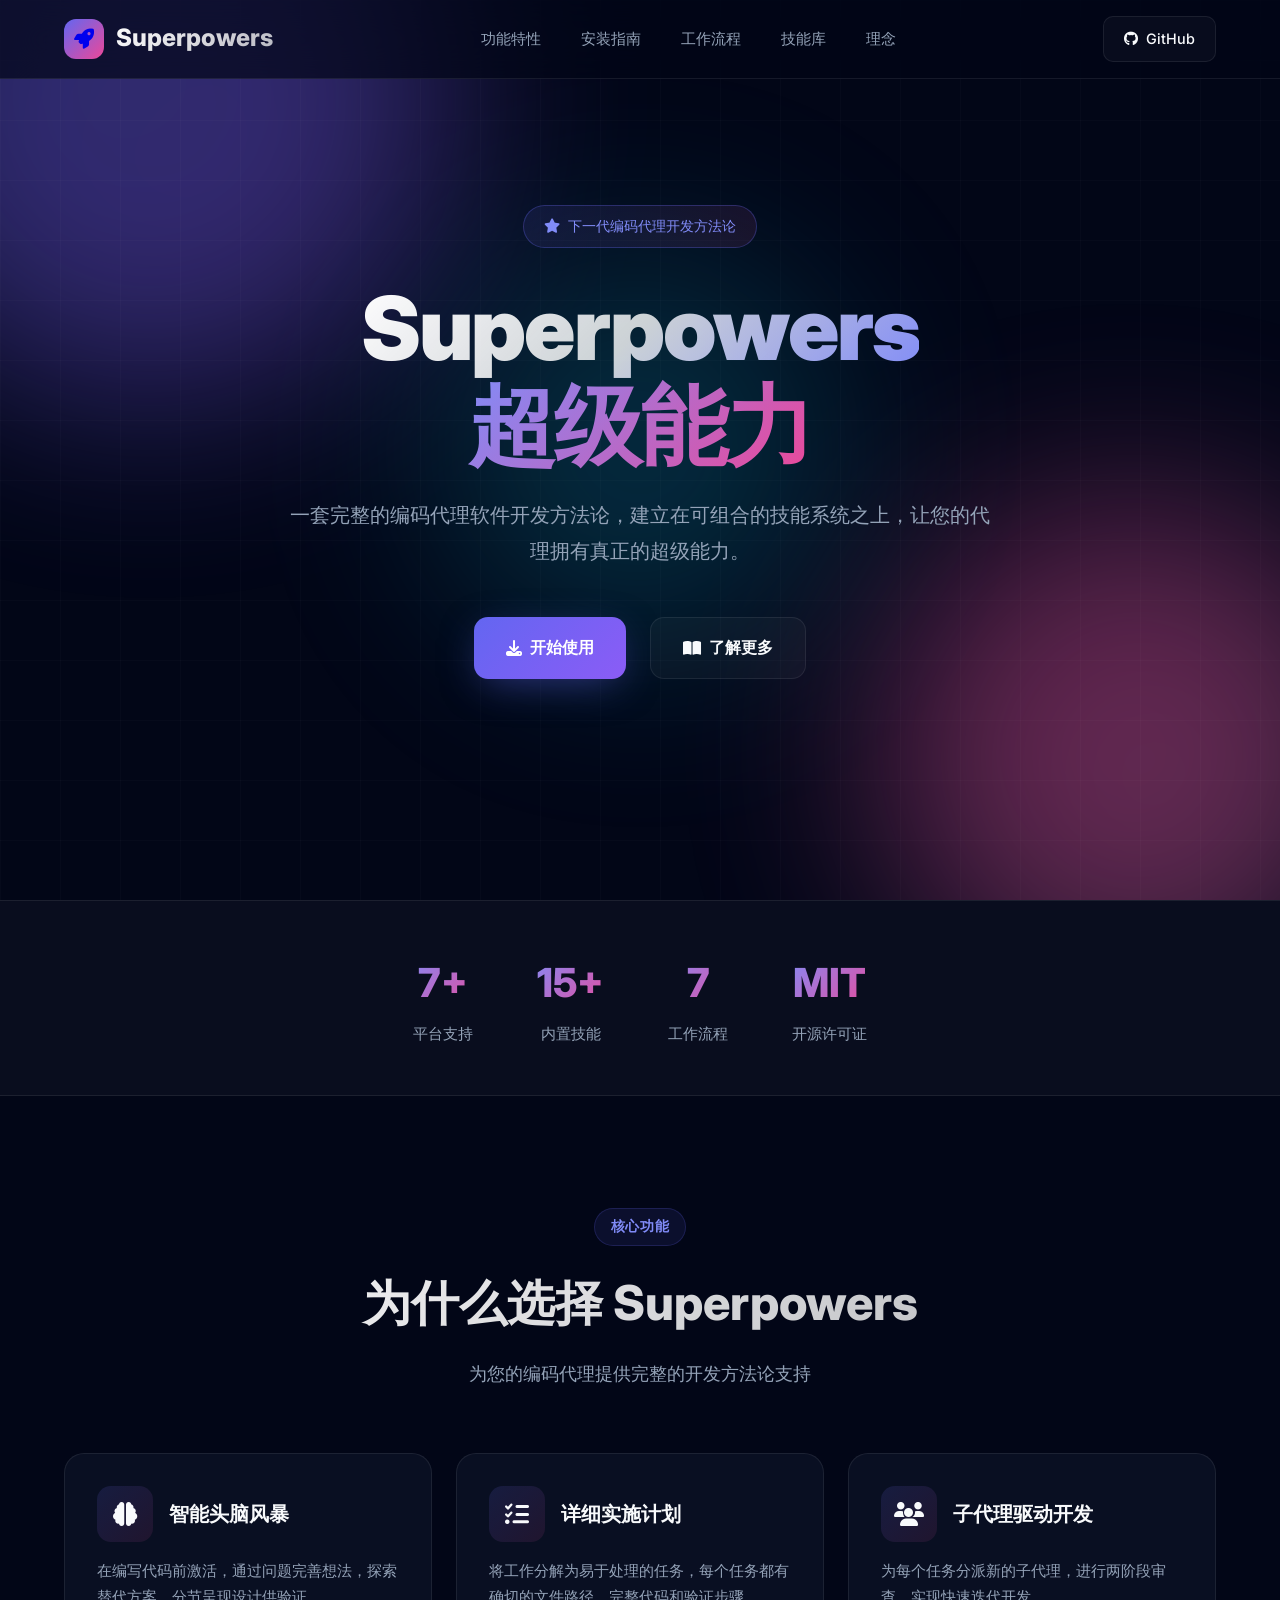
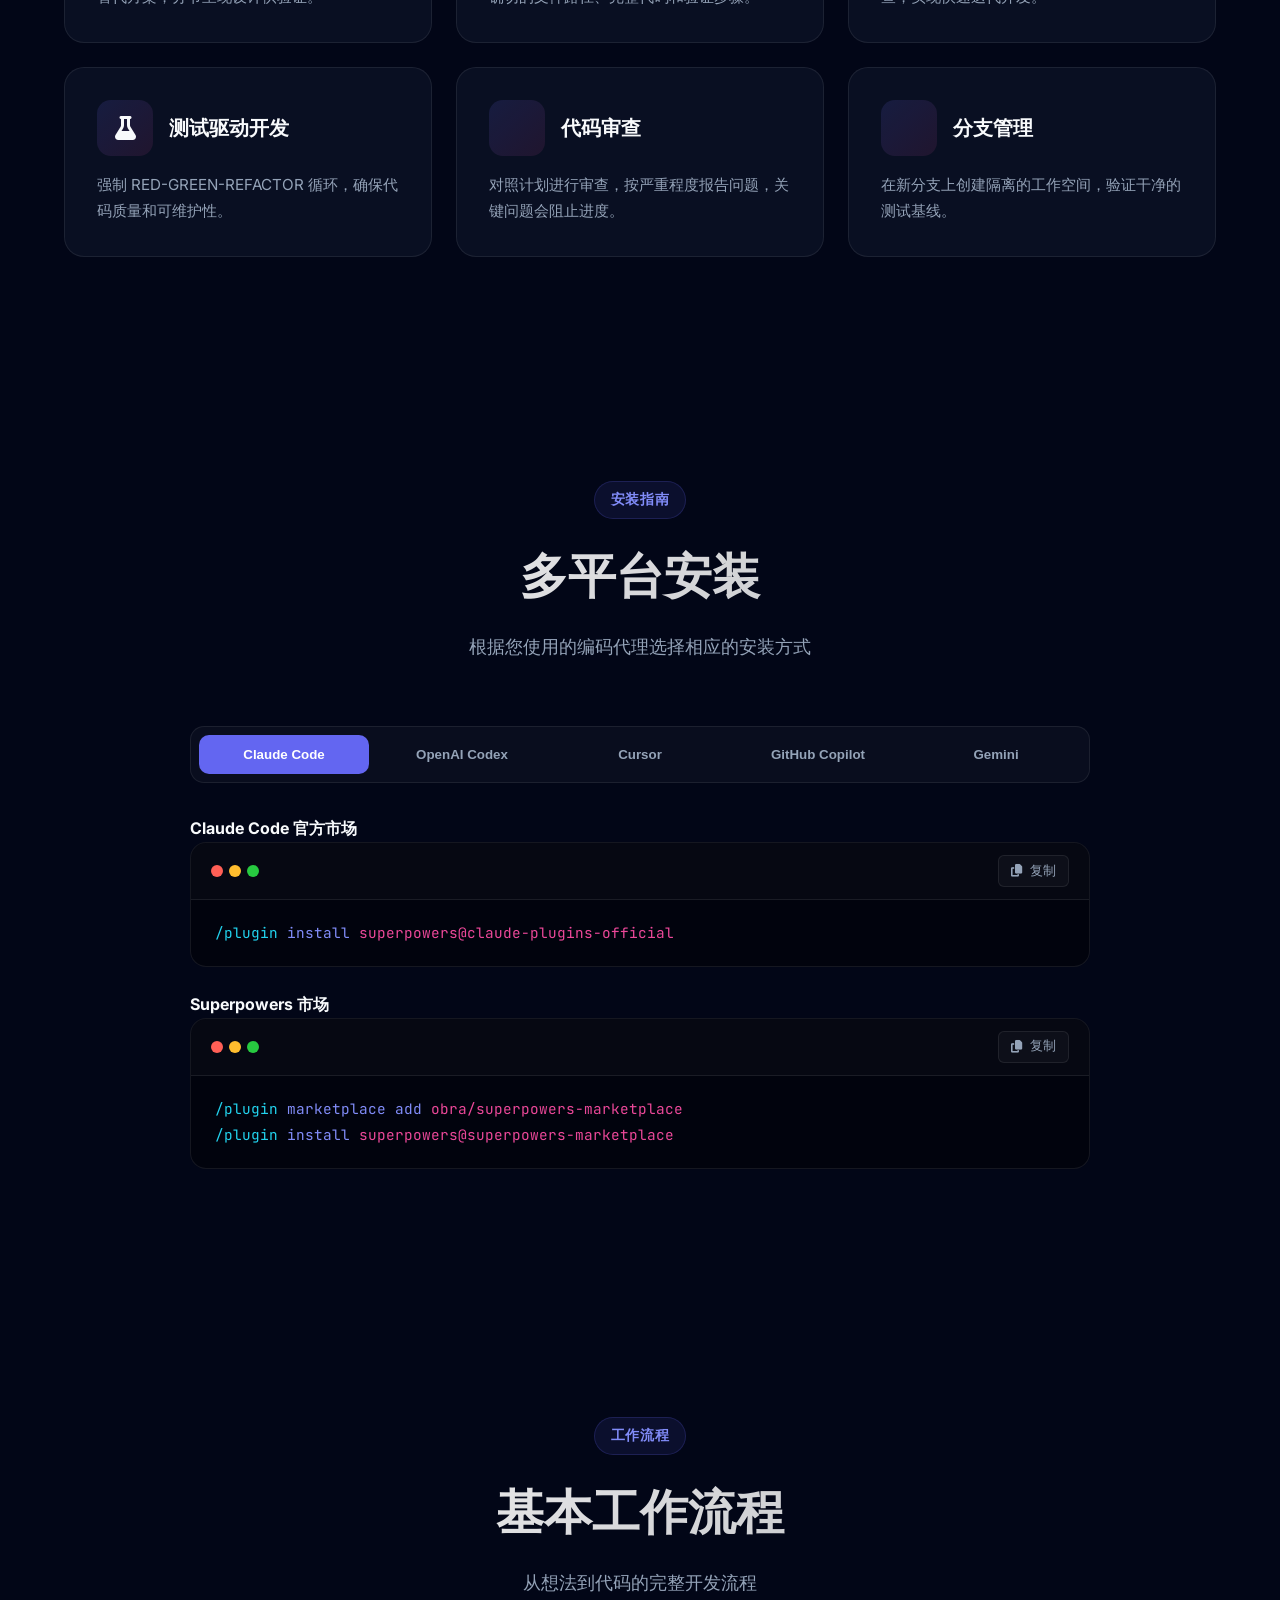
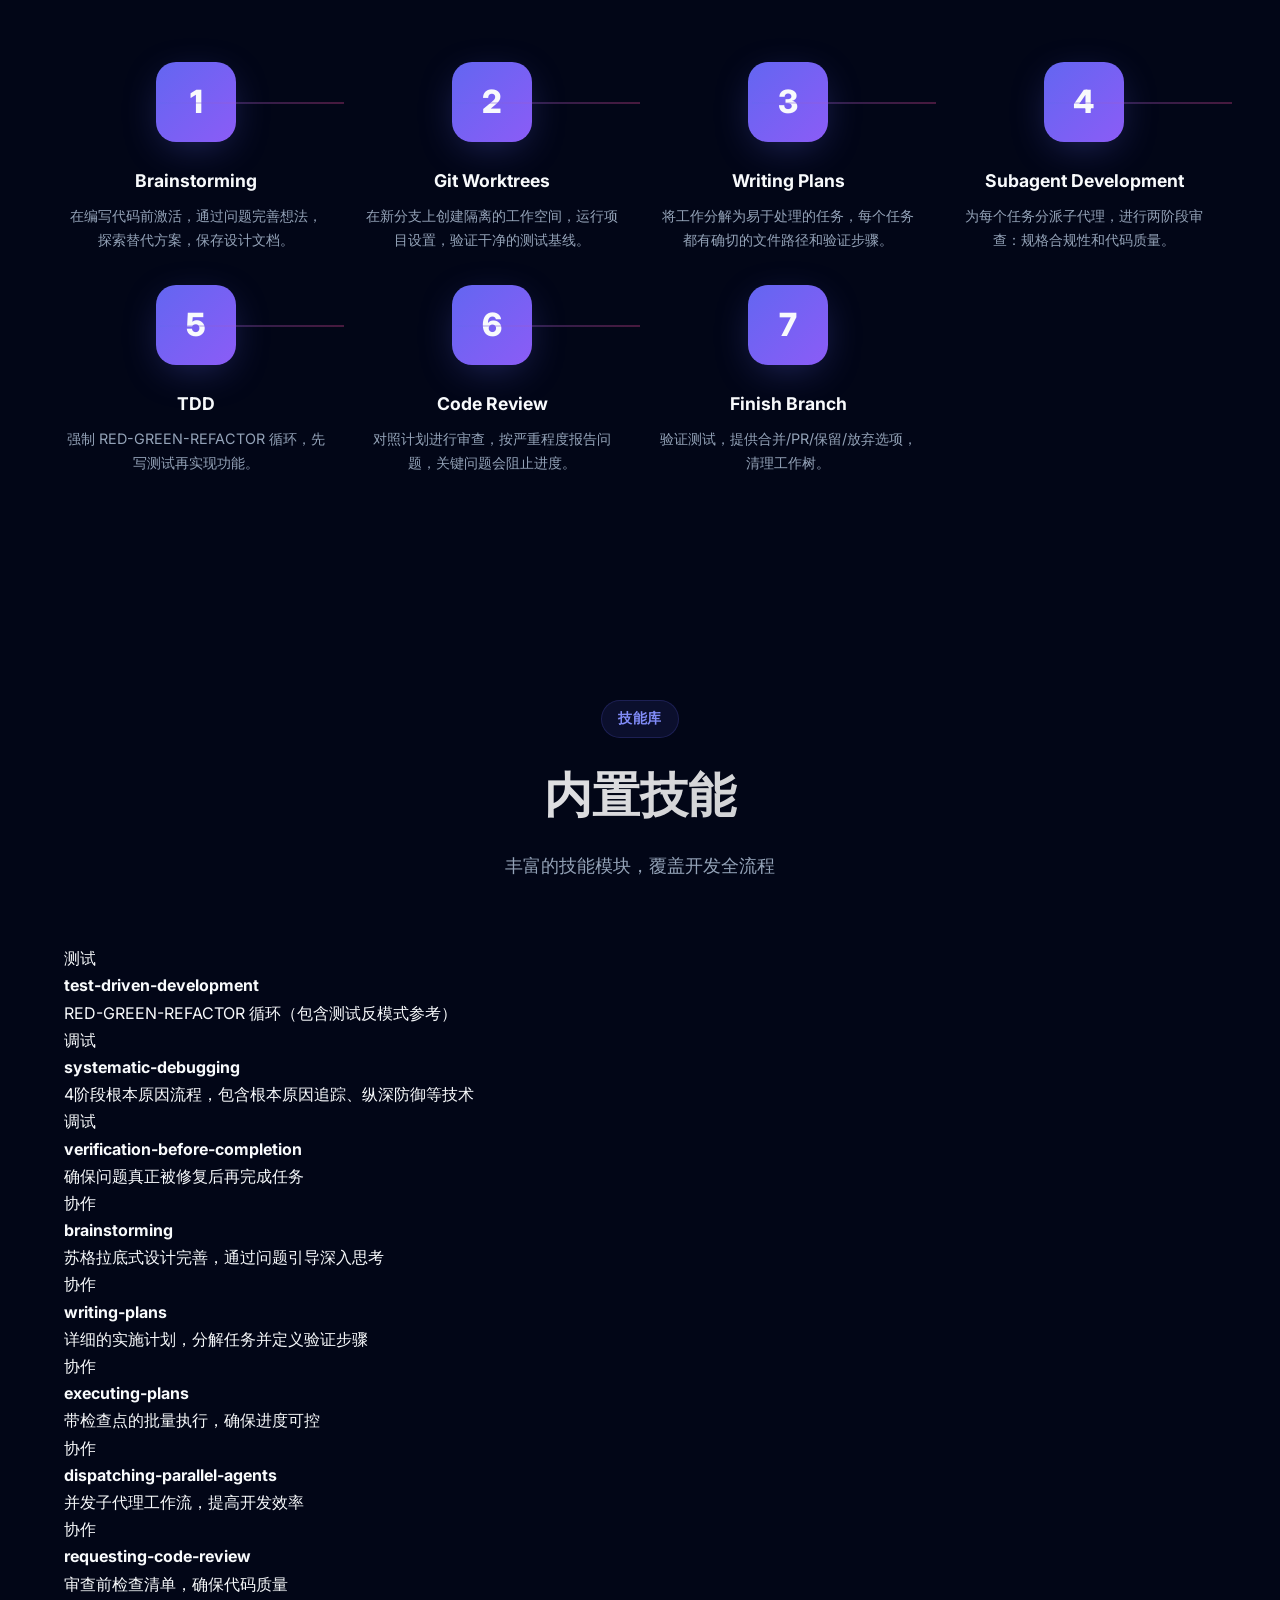
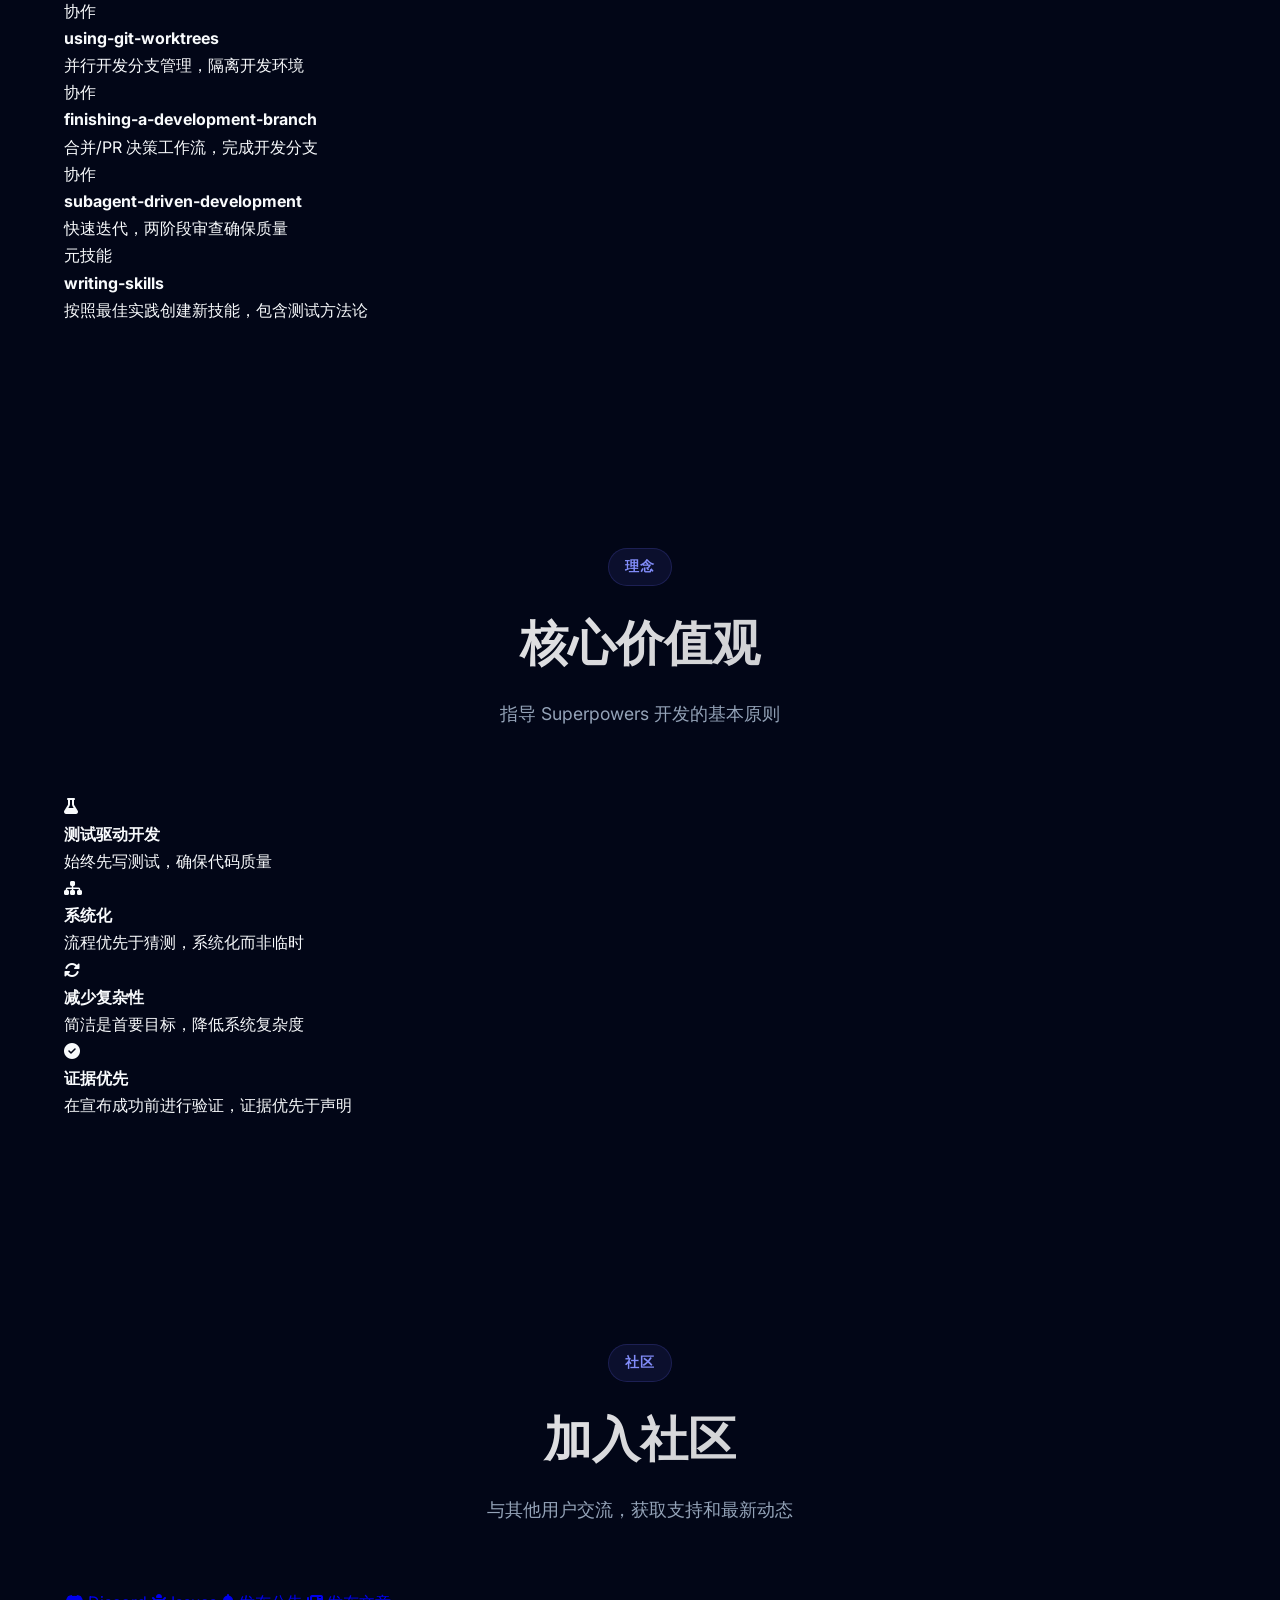
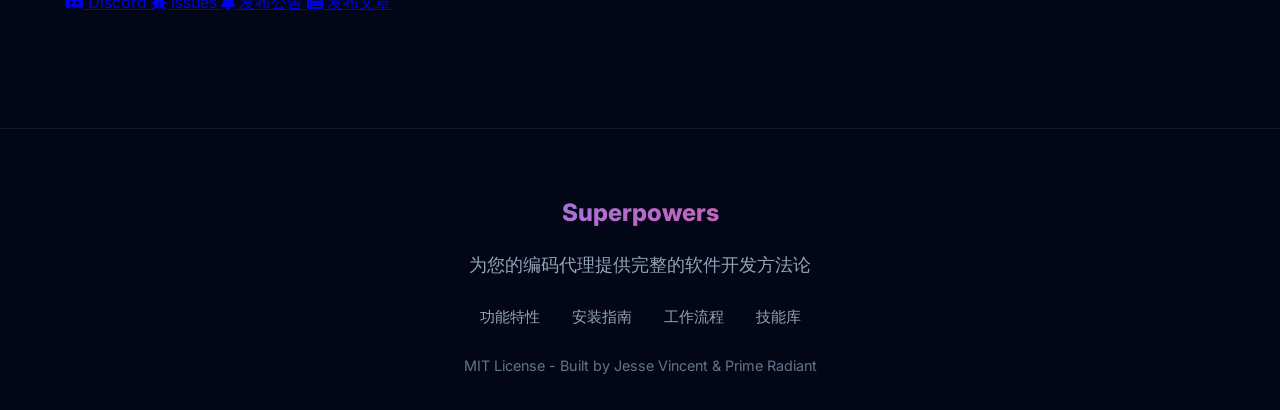
==== index.html @ 698eb708 "superpowers中文学习网页" ====
<!DOCTYPE html>
<html lang="zh-CN">
<head>
    <meta charset="UTF-8">
    <meta name="viewport" content="width=device-width, initial-scale=1.0">
    <title>Superpowers - 编码代理软件开发方法论</title>
    <link rel="stylesheet" href="style.css">
    <link rel="stylesheet" href="https://cdnjs.cloudflare.com/ajax/libs/font-awesome/6.5.1/css/all.min.css">
</head>
<body>
    <div class="bg-effects">
        <div class="blob blob-1"></div>
        <div class="blob blob-2"></div>
        <div class="blob blob-3"></div>
    </div>
    <div class="grid-pattern"></div>

    <nav id="navbar">
        <div class="nav-container">
            <a href="#" class="logo">
                <div class="logo-icon">
                    <i class="fas fa-rocket"></i>
                </div>
                <span class="logo-text">Superpowers</span>
            </a>
            <ul class="nav-links">
                <li><a href="#features">功能特性</a></li>
                <li><a href="#installation">安装指南</a></li>
                <li><a href="#workflow">工作流程</a></li>
                <li><a href="#skills">技能库</a></li>
                <li><a href="#philosophy">理念</a></li>
            </ul>
            <div class="nav-cta">
                <a href="https://github.com/obra/superpowers" target="_blank" class="github-btn">
                    <i class="fab fa-github"></i>
                    GitHub
                </a>
            </div>
        </div>
    </nav>

    <section class="hero">
        <div class="hero-badge">
            <i class="fas fa-star"></i>
            <span>下一代编码代理开发方法论</span>
        </div>
        <h1 class="hero-title">
            <span class="gradient-text">Superpowers</span>
            <br>
            <span class="highlight">超级能力</span>
        </h1>
        <p class="hero-subtitle">
            一套完整的编码代理软件开发方法论，建立在可组合的技能系统之上，让您的代理拥有真正的超级能力。
        </p>
        <div class="hero-cta">
            <a href="#installation" class="btn btn-primary">
                <i class="fas fa-download"></i>
                开始使用
            </a>
            <a href="#features" class="btn btn-secondary">
                <i class="fas fa-book-open"></i>
                了解更多
            </a>
        </div>
    </section>

    <section class="stats-bar">
        <div class="stat-item">
            <div class="stat-number">7+</div>
            <div class="stat-label">平台支持</div>
        </div>
        <div class="stat-item">
            <div class="stat-number">15+</div>
            <div class="stat-label">内置技能</div>
        </div>
        <div class="stat-item">
            <div class="stat-number">7</div>
            <div class="stat-label">工作流程</div>
        </div>
        <div class="stat-item">
            <div class="stat-number">MIT</div>
            <div class="stat-label">开源许可证</div>
        </div>
    </section>

    <section id="features" class="section">
        <div class="section-header">
            <span class="section-badge">核心功能</span>
            <h2 class="section-title">为什么选择 Superpowers</h2>
            <p class="section-subtitle">为您的编码代理提供完整的开发方法论支持</p>
        </div>
        <div class="features-grid">
            <div class="feature-card">
                <div class="feature-header">
                    <div class="feature-icon">
                        <i class="fas fa-brain"></i>
                    </div>
                    <h3>智能头脑风暴</h3>
                </div>
                <p>在编写代码前激活，通过问题完善想法，探索替代方案，分节呈现设计供验证。</p>
            </div>
            <div class="feature-card">
                <div class="feature-header">
                    <div class="feature-icon">
                        <i class="fas fa-list-check"></i>
                    </div>
                    <h3>详细实施计划</h3>
                </div>
                <p>将工作分解为易于处理的任务，每个任务都有确切的文件路径、完整代码和验证步骤。</p>
            </div>
            <div class="feature-card">
                <div class="feature-header">
                    <div class="feature-icon">
                        <i class="fas fa-users"></i>
                    </div>
                    <h3>子代理驱动开发</h3>
                </div>
                <p>为每个任务分派新的子代理，进行两阶段审查，实现快速迭代开发。</p>
            </div>
            <div class="feature-card">
                <div class="feature-header">
                    <div class="feature-icon">
                        <i class="fas fa-flask"></i>
                    </div>
                    <h3>测试驱动开发</h3>
                </div>
                <p>强制 RED-GREEN-REFACTOR 循环，确保代码质量和可维护性。</p>
            </div>
            <div class="feature-card">
                <div class="feature-header">
                    <div class="feature-icon">
                        <i class="fas fa-code-review"></i>
                    </div>
                    <h3>代码审查</h3>
                </div>
                <p>对照计划进行审查，按严重程度报告问题，关键问题会阻止进度。</p>
            </div>
            <div class="feature-card">
                <div class="feature-header">
                    <div class="feature-icon">
                        <i class="fas fa-git-branch"></i>
                    </div>
                    <h3>分支管理</h3>
                </div>
                <p>在新分支上创建隔离的工作空间，验证干净的测试基线。</p>
            </div>
        </div>
    </section>

    <section id="installation" class="section">
        <div class="section-header">
            <span class="section-badge">安装指南</span>
            <h2 class="section-title">多平台安装</h2>
            <p class="section-subtitle">根据您使用的编码代理选择相应的安装方式</p>
        </div>
        <div class="install-container">
            <div class="install-tabs">
                <button class="install-tab active" data-tab="claude">Claude Code</button>
                <button class="install-tab" data-tab="codex">OpenAI Codex</button>
                <button class="install-tab" data-tab="cursor">Cursor</button>
                <button class="install-tab" data-tab="copilot">GitHub Copilot</button>
                <button class="install-tab" data-tab="gemini">Gemini</button>
            </div>

            <div id="claude" class="install-content active">
                <h4>Claude Code 官方市场</h4>
                <div class="code-block">
                    <div class="code-header">
                        <div class="code-dots">
                            <span class="code-dot red"></span>
                            <span class="code-dot yellow"></span>
                            <span class="code-dot green"></span>
                        </div>
                        <button class="copy-btn" data-code="claude-code-1">
                            <i class="fas fa-copy"></i>
                            <span>复制</span>
                        </button>
                    </div>
                    <div class="code-body">
                        <pre id="claude-code-1"><span class="command">/plugin</span> <span class="flag">install</span> <span class="value">superpowers@claude-plugins-official</span></pre>
                    </div>
                </div>
                <h4>Superpowers 市场</h4>
                <div class="code-block">
                    <div class="code-header">
                        <div class="code-dots">
                            <span class="code-dot red"></span>
                            <span class="code-dot yellow"></span>
                            <span class="code-dot green"></span>
                        </div>
                        <button class="copy-btn" data-code="claude-code-2">
                            <i class="fas fa-copy"></i>
                            <span>复制</span>
                        </button>
                    </div>
                    <div class="code-body">
                        <pre id="claude-code-2"><span class="command">/plugin</span> <span class="flag">marketplace</span> <span class="flag">add</span> <span class="value">obra/superpowers-marketplace</span>
<span class="command">/plugin</span> <span class="flag">install</span> <span class="value">superpowers@superpowers-marketplace</span></pre>
                    </div>
                </div>
            </div>

            <div id="codex" class="install-content">
                <h4>OpenAI Codex CLI</h4>
                <div class="code-block">
                    <div class="code-header">
                        <div class="code-dots">
                            <span class="code-dot red"></span>
                            <span class="code-dot yellow"></span>
                            <span class="code-dot green"></span>
                        </div>
                        <button class="copy-btn" data-code="codex-code">
                            <i class="fas fa-copy"></i>
                            <span>复制</span>
                        </button>
                    </div>
                    <div class="code-body">
                        <pre id="codex-code"><span class="command">/plugins</span>
<span class="comment"># 搜索 Superpowers</span>
<span class="command">superpowers</span>
<span class="comment"># 选择 Install Plugin</span></pre>
                    </div>
                </div>
                <p class="section-subtitle" style="margin-top: 1rem;">在 Codex 应用中，点击侧边栏的插件，找到 Superpowers 并点击 + 安装。</p>
            </div>

            <div id="cursor" class="install-content">
                <h4>Cursor Agent</h4>
                <div class="code-block">
                    <div class="code-header">
                        <div class="code-dots">
                            <span class="code-dot red"></span>
                            <span class="code-dot yellow"></span>
                            <span class="code-dot green"></span>
                        </div>
                        <button class="copy-btn" data-code="cursor-code">
                            <i class="fas fa-copy"></i>
                            <span>复制</span>
                        </button>
                    </div>
                    <div class="code-body">
                        <pre id="cursor-code"><span class="command">/add-plugin</span> <span class="value">superpowers</span></pre>
                    </div>
                </div>
                <p class="section-subtitle" style="margin-top: 1rem;">或在插件市场中搜索 "superpowers" 进行安装。</p>
            </div>

            <div id="copilot" class="install-content">
                <h4>GitHub Copilot CLI</h4>
                <div class="code-block">
                    <div class="code-header">
                        <div class="code-dots">
                            <span class="code-dot red"></span>
                            <span class="code-dot yellow"></span>
                            <span class="code-dot green"></span>
                        </div>
                        <button class="copy-btn" data-code="copilot-code">
                            <i class="fas fa-copy"></i>
                            <span>复制</span>
                        </button>
                    </div>
                    <div class="code-body">
                        <pre id="copilot-code"><span class="command">copilot</span> <span class="flag">plugin</span> <span class="flag">marketplace</span> <span class="flag">add</span> <span class="value">obra/superpowers-marketplace</span>
<span class="command">copilot</span> <span class="flag">plugin</span> <span class="flag">install</span> <span class="value">superpowers@superpowers-marketplace</span></pre>
                    </div>
                </div>
            </div>

            <div id="gemini" class="install-content">
                <h4>Gemini CLI</h4>
                <div class="code-block">
                    <div class="code-header">
                        <div class="code-dots">
                            <span class="code-dot red"></span>
                            <span class="code-dot yellow"></span>
                            <span class="code-dot green"></span>
                        </div>
                        <button class="copy-btn" data-code="gemini-code">
                            <i class="fas fa-copy"></i>
                            <span>复制</span>
                        </button>
                    </div>
                    <div class="code-body">
                        <pre id="gemini-code"><span class="command">gemini</span> <span class="flag">extensions</span> <span class="flag">install</span> <span class="value">https://github.com/obra/superpowers</span></pre>
                    </div>
                </div>
                <h4>更新命令</h4>
                <div class="code-block">
                    <div class="code-header">
                        <div class="code-dots">
                            <span class="code-dot red"></span>
                            <span class="code-dot yellow"></span>
                            <span class="code-dot green"></span>
                        </div>
                        <button class="copy-btn" data-code="gemini-update">
                            <i class="fas fa-copy"></i>
                            <span>复制</span>
                        </button>
                    </div>
                    <div class="code-body">
                        <pre id="gemini-update"><span class="command">gemini</span> <span class="flag">extensions</span> <span class="flag">update</span> <span class="value">superpowers</span></pre>
                    </div>
                </div>
            </div>
        </div>
    </section>

    <section id="workflow" class="section">
        <div class="section-header">
            <span class="section-badge">工作流程</span>
            <h2 class="section-title">基本工作流程</h2>
            <p class="section-subtitle">从想法到代码的完整开发流程</p>
        </div>
        <div class="workflow-steps">
            <div class="workflow-step">
                <div class="step-number">1</div>
                <h4>Brainstorming</h4>
                <p>在编写代码前激活，通过问题完善想法，探索替代方案，保存设计文档。</p>
            </div>
            <div class="workflow-step">
                <div class="step-number">2</div>
                <h4>Git Worktrees</h4>
                <p>在新分支上创建隔离的工作空间，运行项目设置，验证干净的测试基线。</p>
            </div>
            <div class="workflow-step">
                <div class="step-number">3</div>
                <h4>Writing Plans</h4>
                <p>将工作分解为易于处理的任务，每个任务都有确切的文件路径和验证步骤。</p>
            </div>
            <div class="workflow-step">
                <div class="step-number">4</div>
                <h4>Subagent Development</h4>
                <p>为每个任务分派子代理，进行两阶段审查：规格合规性和代码质量。</p>
            </div>
            <div class="workflow-step">
                <div class="step-number">5</div>
                <h4>TDD</h4>
                <p>强制 RED-GREEN-REFACTOR 循环，先写测试再实现功能。</p>
            </div>
            <div class="workflow-step">
                <div class="step-number">6</div>
                <h4>Code Review</h4>
                <p>对照计划进行审查，按严重程度报告问题，关键问题会阻止进度。</p>
            </div>
            <div class="workflow-step">
                <div class="step-number">7</div>
                <h4>Finish Branch</h4>
                <p>验证测试，提供合并/PR/保留/放弃选项，清理工作树。</p>
            </div>
        </div>
    </section>

    <section id="skills" class="section">
        <div class="section-header">
            <span class="section-badge">技能库</span>
            <h2 class="section-title">内置技能</h2>
            <p class="section-subtitle">丰富的技能模块，覆盖开发全流程</p>
        </div>
        <div class="skills-grid">
            <div class="skill-card">
                <span class="skill-category">测试</span>
                <h4>test-driven-development</h4>
                <p>RED-GREEN-REFACTOR 循环（包含测试反模式参考）</p>
            </div>
            <div class="skill-card">
                <span class="skill-category">调试</span>
                <h4>systematic-debugging</h4>
                <p>4阶段根本原因流程，包含根本原因追踪、纵深防御等技术</p>
            </div>
            <div class="skill-card">
                <span class="skill-category">调试</span>
                <h4>verification-before-completion</h4>
                <p>确保问题真正被修复后再完成任务</p>
            </div>
            <div class="skill-card">
                <span class="skill-category">协作</span>
                <h4>brainstorming</h4>
                <p>苏格拉底式设计完善，通过问题引导深入思考</p>
            </div>
            <div class="skill-card">
                <span class="skill-category">协作</span>
                <h4>writing-plans</h4>
                <p>详细的实施计划，分解任务并定义验证步骤</p>
            </div>
            <div class="skill-card">
                <span class="skill-category">协作</span>
                <h4>executing-plans</h4>
                <p>带检查点的批量执行，确保进度可控</p>
            </div>
            <div class="skill-card">
                <span class="skill-category">协作</span>
                <h4>dispatching-parallel-agents</h4>
                <p>并发子代理工作流，提高开发效率</p>
            </div>
            <div class="skill-card">
                <span class="skill-category">协作</span>
                <h4>requesting-code-review</h4>
                <p>审查前检查清单，确保代码质量</p>
            </div>
            <div class="skill-card">
                <span class="skill-category">协作</span>
                <h4>using-git-worktrees</h4>
                <p>并行开发分支管理，隔离开发环境</p>
            </div>
            <div class="skill-card">
                <span class="skill-category">协作</span>
                <h4>finishing-a-development-branch</h4>
                <p>合并/PR 决策工作流，完成开发分支</p>
            </div>
            <div class="skill-card">
                <span class="skill-category">协作</span>
                <h4>subagent-driven-development</h4>
                <p>快速迭代，两阶段审查确保质量</p>
            </div>
            <div class="skill-card">
                <span class="skill-category">元技能</span>
                <h4>writing-skills</h4>
                <p>按照最佳实践创建新技能，包含测试方法论</p>
            </div>
        </div>
    </section>

    <section id="philosophy" class="section">
        <div class="section-header">
            <span class="section-badge">理念</span>
            <h2 class="section-title">核心价值观</h2>
            <p class="section-subtitle">指导 Superpowers 开发的基本原则</p>
        </div>
        <div class="philosophy-grid">
            <div class="philosophy-item">
                <i class="fas fa-flask"></i>
                <h4>测试驱动开发</h4>
                <p>始终先写测试，确保代码质量</p>
            </div>
            <div class="philosophy-item">
                <i class="fas fa-sitemap"></i>
                <h4>系统化</h4>
                <p>流程优先于猜测，系统化而非临时</p>
            </div>
            <div class="philosophy-item">
                <i class="fas fa-sync-alt"></i>
                <h4>减少复杂性</h4>
                <p>简洁是首要目标，降低系统复杂度</p>
            </div>
            <div class="philosophy-item">
                <i class="fas fa-check-circle"></i>
                <h4>证据优先</h4>
                <p>在宣布成功前进行验证，证据优先于声明</p>
            </div>
        </div>
    </section>

    <section class="section">
        <div class="section-header">
            <span class="section-badge">社区</span>
            <h2 class="section-title">加入社区</h2>
            <p class="section-subtitle">与其他用户交流，获取支持和最新动态</p>
        </div>
        <div class="community-links">
            <a href="https://discord.gg/35wsABTejz" target="_blank" class="community-link">
                <i class="fab fa-discord"></i>
                Discord
            </a>
            <a href="https://github.com/obra/superpowers/issues" target="_blank" class="community-link">
                <i class="fas fa-bug"></i>
                Issues
            </a>
            <a href="https://primeradiant.com/superpowers/" target="_blank" class="community-link">
                <i class="fas fa-bell"></i>
                发布公告
            </a>
            <a href="https://blog.fsck.com/2025/10/09/superpowers/" target="_blank" class="community-link">
                <i class="fas fa-newspaper"></i>
                发布文章
            </a>
        </div>
    </section>

    <footer>
        <div class="footer-content">
            <div class="footer-logo">Superpowers</div>
            <p class="section-subtitle" style="margin-bottom: 0;">
                为您的编码代理提供完整的软件开发方法论
            </p>
            <div class="footer-links">
                <a href="#features">功能特性</a>
                <a href="#installation">安装指南</a>
                <a href="#workflow">工作流程</a>
                <a href="#skills">技能库</a>
            </div>
            <div class="footer-copy">
                <p>MIT License - Built by Jesse Vincent & Prime Radiant</p>
            </div>
        </div>
    </footer>

    <script src="script.js"></script>
</body>
</html>
---- style.css ----
@import url('https://fonts.googleapis.com/css2?family=Inter:wght@400;500;600;700;800;900&family=JetBrains+Mono:wght@400;500&display=swap');

:root {
    --primary: #6366f1;
    --primary-light: #818cf8;
    --primary-glow: #8b5cf6;
    --secondary: #ec4899;
    --accent: #22d3ee;
    --success: #10b981;
    --warning: #f59e0b;
    --bg-dark: #0f172a;
    --bg-darker: #020617;
    --bg-card: rgba(15, 23, 42, 0.6);
    --text-main: #f8fafc;
    --text-muted: #94a3b8;
    --text-dim: #64748b;
    --glass: rgba(255, 255, 255, 0.03);
    --glass-hover: rgba(255, 255, 255, 0.06);
    --glass-border: rgba(255, 255, 255, 0.08);
    --glass-border-hover: rgba(255, 255, 255, 0.15);
    --card-shadow: 0 25px 50px -12px rgba(0, 0, 0, 0.5);
    --glow-primary: 0 0 60px rgba(99, 102, 241, 0.3);
    --glow-secondary: 0 0 60px rgba(236, 72, 153, 0.2);
    --transition: all 0.3s cubic-bezier(0.4, 0, 0.2, 1);
    --transition-slow: all 0.5s cubic-bezier(0.4, 0, 0.2, 1);
}

* {
    margin: 0;
    padding: 0;
    box-sizing: border-box;
}

html {
    scroll-behavior: smooth;
}

body {
    font-family: 'Inter', -apple-system, BlinkMacSystemFont, "Segoe UI", Roboto, sans-serif;
    background: var(--bg-darker);
    color: var(--text-main);
    line-height: 1.7;
    overflow-x: hidden;
}

/* Animated Background */
.bg-effects {
    position: fixed;
    inset: 0;
    z-index: -1;
    overflow: hidden;
}

.blob {
    position: absolute;
    border-radius: 50%;
    filter: blur(100px);
    opacity: 0.4;
    animation: float 25s ease-in-out infinite;
}

.blob-1 {
    width: 600px;
    height: 600px;
    background: linear-gradient(135deg, var(--primary) 0%, var(--primary-glow) 100%);
    top: -200px;
    left: -150px;
}

.blob-2 {
    width: 500px;
    height: 500px;
    background: linear-gradient(135deg, var(--secondary) 0%, #f472b6 100%);
    bottom: -100px;
    right: -100px;
    animation-delay: -10s;
}

.blob-3 {
    width: 400px;
    height: 400px;
    background: linear-gradient(135deg, var(--accent) 0%, #06b6d4 100%);
    top: 50%;
    left: 50%;
    transform: translate(-50%, -50%);
    animation-delay: -5s;
    opacity: 0.2;
}

@keyframes float {

    0%,
    100% {
        transform: translate(0, 0) scale(1);
    }

    25% {
        transform: translate(50px, -50px) scale(1.05);
    }

    50% {
        transform: translate(-30px, 30px) scale(0.95);
    }

    75% {
        transform: translate(20px, 50px) scale(1.02);
    }
}

/* Grid Pattern Overlay */
.grid-pattern {
    position: fixed;
    inset: 0;
    background-image:
        linear-gradient(rgba(255, 255, 255, 0.02) 1px, transparent 1px),
        linear-gradient(90deg, rgba(255, 255, 255, 0.02) 1px, transparent 1px);
    background-size: 60px 60px;
    z-index: -1;
}

/* Navigation */
nav {
    position: fixed;
    top: 0;
    width: 100%;
    z-index: 1000;
    padding: 1rem 5%;
    background: rgba(2, 6, 23, 0.7);
    backdrop-filter: blur(20px);
    border-bottom: 1px solid var(--glass-border);
    transition: var(--transition);
}

nav.scrolled {
    padding: 0.75rem 5%;
    background: rgba(2, 6, 23, 0.9);
}

.nav-container {
    max-width: 1400px;
    margin: 0 auto;
    display: flex;
    justify-content: space-between;
    align-items: center;
}

.logo {
    display: flex;
    align-items: center;
    gap: 0.75rem;
    font-size: 1.5rem;
    font-weight: 800;
    text-decoration: none;
}

.logo-icon {
    width: 40px;
    height: 40px;
    background: linear-gradient(135deg, var(--primary) 0%, var(--secondary) 100%);
    border-radius: 12px;
    display: flex;
    align-items: center;
    justify-content: center;
    font-size: 1.25rem;
}

.logo-text {
    background: linear-gradient(135deg, #fff 0%, rgba(255, 255, 255, 0.7) 100%);
    -webkit-background-clip: text;
    -webkit-text-fill-color: transparent;
    background-clip: text;
}

.nav-links {
    display: flex;
    gap: 2.5rem;
    list-style: none;
}

.nav-links a {
    color: var(--text-muted);
    text-decoration: none;
    font-weight: 500;
    font-size: 0.95rem;
    position: relative;
    transition: var(--transition);
}

.nav-links a::after {
    content: '';
    position: absolute;
    bottom: -4px;
    left: 0;
    width: 0;
    height: 2px;
    background: linear-gradient(90deg, var(--primary), var(--secondary));
    transition: var(--transition);
}

.nav-links a:hover {
    color: var(--text-main);
}

.nav-links a:hover::after {
    width: 100%;
}

.nav-cta {
    display: flex;
    align-items: center;
    gap: 1rem;
}

.github-btn {
    display: flex;
    align-items: center;
    gap: 0.5rem;
    padding: 0.6rem 1.25rem;
    background: var(--glass);
    border: 1px solid var(--glass-border);
    border-radius: 10px;
    color: var(--text-main);
    text-decoration: none;
    font-weight: 500;
    font-size: 0.9rem;
    transition: var(--transition);
}

.github-btn:hover {
    background: var(--glass-hover);
    border-color: var(--glass-border-hover);
    transform: translateY(-2px);
}

/* Hero Section */
.hero {
    min-height: 100vh;
    display: flex;
    flex-direction: column;
    justify-content: center;
    align-items: center;
    text-align: center;
    padding: 8rem 5% 5rem;
    position: relative;
}

.hero-badge {
    display: inline-flex;
    align-items: center;
    gap: 0.5rem;
    background: linear-gradient(135deg, rgba(99, 102, 241, 0.1) 0%, rgba(236, 72, 153, 0.1) 100%);
    border: 1px solid rgba(99, 102, 241, 0.3);
    padding: 0.5rem 1.25rem;
    border-radius: 50px;
    font-size: 0.9rem;
    color: var(--primary-light);
    margin-bottom: 2rem;
    animation: pulse-glow 3s ease-in-out infinite;
}

@keyframes pulse-glow {

    0%,
    100% {
        box-shadow: 0 0 20px rgba(99, 102, 241, 0.2);
    }

    50% {
        box-shadow: 0 0 40px rgba(99, 102, 241, 0.4);
    }
}

.hero-title {
    font-size: clamp(3rem, 8vw, 5.5rem);
    font-weight: 900;
    line-height: 1.1;
    margin-bottom: 1.5rem;
    letter-spacing: -0.02em;
}

.hero-title .gradient-text {
    background: linear-gradient(135deg, #fff 0%, rgba(255, 255, 255, 0.8) 50%, var(--primary-light) 100%);
    -webkit-background-clip: text;
    -webkit-text-fill-color: transparent;
    background-clip: text;
}

.hero-title .highlight {
    background: linear-gradient(135deg, var(--primary-light) 0%, var(--secondary) 100%);
    -webkit-background-clip: text;
    -webkit-text-fill-color: transparent;
    background-clip: text;
}

.hero-subtitle {
    font-size: 1.25rem;
    color: var(--text-muted);
    max-width: 700px;
    margin-bottom: 3rem;
    line-height: 1.8;
}

.hero-cta {
    display: flex;
    gap: 1.5rem;
    margin-bottom: 4rem;
}

.btn {
    display: inline-flex;
    align-items: center;
    gap: 0.5rem;
    padding: 1rem 2rem;
    border-radius: 14px;
    font-weight: 600;
    font-size: 1rem;
    text-decoration: none;
    transition: var(--transition);
    cursor: pointer;
    border: none;
}

.btn-primary {
    background: linear-gradient(135deg, var(--primary) 0%, var(--primary-glow) 100%);
    color: white;
    box-shadow: 0 10px 40px -10px rgba(99, 102, 241, 0.5);
}

.btn-primary:hover {
    transform: translateY(-3px);
    box-shadow: 0 20px 50px -10px rgba(99, 102, 241, 0.6);
}

.btn-secondary {
    background: var(--glass);
    border: 1px solid var(--glass-border);
    color: var(--text-main);
}

.btn-secondary:hover {
    background: var(--glass-hover);
    border-color: var(--glass-border-hover);
    transform: translateY(-3px);
}

.hero-image-container {
    position: relative;
    width: 100%;
    max-width: 1100px;
    margin-top: 2rem;
}

.hero-image {
    width: 100%;
    border-radius: 20px;
    border: 1px solid var(--glass-border);
    box-shadow: var(--card-shadow), var(--glow-primary);
    transform: perspective(2000px) rotateX(5deg);
    transition: var(--transition-slow);
}

.hero-image:hover {
    transform: perspective(2000px) rotateX(0deg) scale(1.02);
}

/* Stats Bar */
.stats-bar {
    display: flex;
    justify-content: center;
    gap: 4rem;
    padding: 3rem 5%;
    background: var(--glass);
    border-top: 1px solid var(--glass-border);
    border-bottom: 1px solid var(--glass-border);
}

.stat-item {
    text-align: center;
}

.stat-number {
    font-size: 2.5rem;
    font-weight: 800;
    background: linear-gradient(135deg, var(--primary-light) 0%, var(--secondary) 100%);
    -webkit-background-clip: text;
    -webkit-text-fill-color: transparent;
    background-clip: text;
}

.stat-label {
    color: var(--text-muted);
    font-size: 0.95rem;
    margin-top: 0.25rem;
}

/* Sections */
.section {
    padding: 7rem 5%;
    max-width: 1400px;
    margin: 0 auto;
}

.section-header {
    text-align: center;
    margin-bottom: 4rem;
}

.section-badge {
    display: inline-block;
    padding: 0.4rem 1rem;
    background: rgba(99, 102, 241, 0.1);
    border: 1px solid rgba(99, 102, 241, 0.2);
    border-radius: 50px;
    color: var(--primary-light);
    font-size: 0.85rem;
    font-weight: 600;
    margin-bottom: 1rem;
    text-transform: uppercase;
    letter-spacing: 0.05em;
}

.section-title {
    font-size: clamp(2rem, 5vw, 3rem);
    font-weight: 800;
    margin-bottom: 1rem;
    background: linear-gradient(135deg, #fff 0%, rgba(255, 255, 255, 0.7) 100%);
    -webkit-background-clip: text;
    -webkit-text-fill-color: transparent;
    background-clip: text;
}

.section-subtitle {
    color: var(--text-muted);
    font-size: 1.1rem;
    max-width: 600px;
    margin: 0 auto;
}

/* Features Grid */
.features-grid {
    display: grid;
    grid-template-columns: repeat(auto-fit, minmax(320px, 1fr));
    gap: 1.5rem;
}

.feature-card {
    background: var(--bg-card);
    border: 1px solid var(--glass-border);
    border-radius: 20px;
    padding: 2rem;
    transition: var(--transition);
    position: relative;
    overflow: hidden;
    display: flex;
    flex-direction: column;
}

.feature-card::before {
    content: '';
    position: absolute;
    top: 0;
    left: 0;
    right: 0;
    height: 3px;
    background: linear-gradient(90deg, var(--primary), var(--secondary));
    opacity: 0;
    transition: var(--transition);
}

.feature-card:hover {
    transform: translateY(-8px);
    border-color: var(--glass-border-hover);
    box-shadow: var(--card-shadow);
}

.feature-card:hover::before {
    opacity: 1;
}

.feature-header {
    display: flex;
    align-items: center;
    gap: 1rem;
    margin-bottom: 1rem;
}

.feature-icon {
    width: 56px;
    height: 56px;
    background: linear-gradient(135deg, rgba(99, 102, 241, 0.15) 0%, rgba(236, 72, 153, 0.1) 100%);
    border-radius: 14px;
    display: flex;
    align-items: center;
    justify-content: center;
    font-size: 1.5rem;
    flex-shrink: 0;
}

.feature-card h3 {
    font-size: 1.25rem;
    font-weight: 700;
    margin-bottom: 0;
}

.feature-card p {
    color: var(--text-muted);
    font-size: 0.95rem;
    line-height: 1.7;
}

/* Installation Section */
.install-container {
    max-width: 900px;
    margin: 0 auto;
}

.install-tabs {
    display: flex;
    gap: 0.5rem;
    margin-bottom: 2rem;
    background: var(--glass);
    padding: 0.5rem;
    border-radius: 14px;
    border: 1px solid var(--glass-border);
}

.install-tab {
    flex: 1;
    padding: 0.75rem 1.5rem;
    background: transparent;
    border: none;
    border-radius: 10px;
    color: var(--text-muted);
    font-weight: 600;
    cursor: pointer;
    transition: var(--transition);
}

.install-tab.active {
    background: var(--primary);
    color: white;
}

.install-tab:hover:not(.active) {
    color: var(--text-main);
    background: var(--glass-hover);
}

.install-content {
    display: none;
}

.install-content.active {
    display: block;
    animation: fadeIn 0.3s ease;
}

@keyframes fadeIn {
    from {
        opacity: 0;
        transform: translateY(10px);
    }

    to {
        opacity: 1;
        transform: translateY(0);
    }
}

.code-block {
    background: rgba(0, 0, 0, 0.4);
    border: 1px solid var(--glass-border);
    border-radius: 16px;
    overflow: hidden;
    margin-bottom: 1.5rem;
}

.code-header {
    display: flex;
    justify-content: space-between;
    align-items: center;
    padding: 0.75rem 1.25rem;
    background: rgba(255, 255, 255, 0.02);
    border-bottom: 1px solid var(--glass-border);
}

.code-dots {
    display: flex;
    gap: 6px;
}

.code-dot {
    width: 12px;
    height: 12px;
    border-radius: 50%;
}

.code-dot.red {
    background: #ff5f56;
}

.code-dot.yellow {
    background: #ffbd2e;
}

.code-dot.green {
    background: #27ca40;
}

.copy-btn {
    display: flex;
    align-items: center;
    gap: 0.5rem;
    padding: 0.4rem 0.75rem;
    background: var(--glass);
    border: 1px solid var(--glass-border);
    border-radius: 6px;
    color: var(--text-muted);
    font-size: 0.8rem;
    cursor: pointer;
    transition: var(--transition);
}

.copy-btn:hover {
    color: var(--text-main);
    background: var(--glass-hover);
}

.code-body {
    padding: 1.25rem 1.5rem;
    overflow-x: auto;
}

.code-body pre {
    font-family: 'JetBrains Mono', 'Fira Code', monospace;
    font-size: 0.9rem;
    line-height: 1.8;
    color: var(--text-main);
    margin: 0;
}

.code-body .comment {
    color: var(--text-dim);
}

.code-body .command {
    color: var(--accent);
}

.code-body .flag {
    color: var(--primary-light);
}

.code-body .value {
    color: var(--secondary);
}

/* Table Styles */
.table-container {
    background: var(--bg-card);
    border: 1px solid var(--glass-border);
    border-radius: 16px;
    overflow: hidden;
    margin-top: 2rem;
}

.styled-table {
    width: 100%;
    border-collapse: collapse;
}

.styled-table th {
    text-align: left;
    padding: 1rem 1.5rem;
    background: rgba(255, 255, 255, 0.02);
    color: var(--text-muted);
    font-weight: 600;
    font-size: 0.9rem;
    text-transform: uppercase;
    letter-spacing: 0.05em;
    border-bottom: 1px solid var(--glass-border);
}

.styled-table td {
    padding: 1rem 1.5rem;
    border-bottom: 1px solid var(--glass-border);
    color: var(--text-main);
}

.styled-table tr:last-child td {
    border-bottom: none;
}

.styled-table tr:hover td {
    background: rgba(255, 255, 255, 0.02);
}

.styled-table code {
    background: rgba(99, 102, 241, 0.1);
    padding: 0.25rem 0.5rem;
    border-radius: 6px;
    font-family: 'JetBrains Mono', monospace;
    font-size: 0.85rem;
    color: var(--primary-light);
}

/* AI Cards Grid */
.ai-grid {
    display: grid;
    grid-template-columns: repeat(auto-fit, minmax(280px, 1fr));
    gap: 1.5rem;
    margin-top: 3rem;
}

.ai-card {
    background: var(--bg-card);
    border: 1px solid var(--glass-border);
    border-radius: 16px;
    padding: 1.5rem;
    transition: var(--transition);
}

.ai-card:hover {
    transform: translateY(-5px);
    border-color: var(--glass-border-hover);
}

.ai-card-header {
    display: flex;
    align-items: center;
    gap: 0.75rem;
    margin-bottom: 1rem;
}

.ai-card-icon {
    width: 40px;
    height: 40px;
    background: linear-gradient(135deg, rgba(99, 102, 241, 0.15) 0%, rgba(236, 72, 153, 0.1) 100%);
    border-radius: 10px;
    display: flex;
    align-items: center;
    justify-content: center;
    font-size: 1.25rem;
}

.ai-card h4 {
    font-size: 1.1rem;
    font-weight: 700;
}

.ai-card p {
    color: var(--text-muted);
    font-size: 0.9rem;
    margin-bottom: 1rem;
}

.ai-card .code-snippet {
    background: rgba(0, 0, 0, 0.3);
    border: 1px solid var(--glass-border);
    border-radius: 10px;
    padding: 0.75rem 1rem;
    font-family: 'JetBrains Mono', monospace;
    font-size: 0.85rem;
    color: var(--primary-light);
    overflow-x: auto;
}

/* How It Works */
.workflow-steps {
    display: grid;
    grid-template-columns: repeat(4, 1fr);
    gap: 2rem;
    margin-top: 3rem;
}

.workflow-step {
    text-align: center;
    position: relative;
}

.workflow-step:not(:last-child)::after {
    content: '';
    position: absolute;
    top: 40px;
    right: -1rem;
    width: calc(100% - 80px);
    height: 2px;
    background: linear-gradient(90deg, var(--primary), var(--secondary));
    opacity: 0.3;
}

.step-number {
    width: 80px;
    height: 80px;
    background: linear-gradient(135deg, var(--primary) 0%, var(--primary-glow) 100%);
    border-radius: 20px;
    display: flex;
    align-items: center;
    justify-content: center;
    font-size: 2rem;
    font-weight: 800;
    margin: 0 auto 1.5rem;
    box-shadow: 0 10px 40px -10px rgba(99, 102, 241, 0.4);
}

.workflow-step h4 {
    font-size: 1.1rem;
    font-weight: 700;
    margin-bottom: 0.5rem;
}

.workflow-step p {
    color: var(--text-muted);
    font-size: 0.9rem;
}

/* Tech Stack Section */
.stack-grid {
    display: grid;
    grid-template-columns: repeat(auto-fit, minmax(150px, 1fr));
    gap: 1rem;
    margin-top: 2rem;
}

.stack-item {
    background: var(--bg-card);
    border: 1px solid var(--glass-border);
    border-radius: 12px;
    padding: 1.25rem;
    text-align: center;
    transition: var(--transition);
}

.stack-item:hover {
    transform: translateY(-5px);
    border-color: var(--primary);
}

.stack-item i {
    font-size: 2rem;
    margin-bottom: 0.75rem;
    background: linear-gradient(135deg, var(--primary-light) 0%, var(--secondary) 100%);
    -webkit-background-clip: text;
    -webkit-text-fill-color: transparent;
    background-clip: text;
}

.stack-item span {
    display: block;
    font-weight: 600;
    font-size: 0.9rem;
}

/* Prerequisites */
.prereq-box {
    background: linear-gradient(135deg, rgba(245, 158, 11, 0.1) 0%, rgba(251, 191, 36, 0.05) 100%);
    border: 1px solid rgba(245, 158, 11, 0.3);
    border-radius: 16px;
    padding: 1.5rem 2rem;
    margin-top: 2rem;
}

.prereq-box h4 {
    display: flex;
    align-items: center;
    gap: 0.5rem;
    color: var(--warning);
    margin-bottom: 1rem;
}

/* Example Prompts */
.prompts-grid {
    display: grid;
    grid-template-columns: repeat(auto-fit, minmax(280px, 1fr));
    gap: 1rem;
    margin-top: 2rem;
}

.prompt-item {
    background: var(--bg-card);
    border: 1px solid var(--glass-border);
    border-radius: 12px;
    padding: 1.25rem;
    display: flex;
    align-items: flex-start;
    gap: 1rem;
    transition: var(--transition);
}

.prompt-item:hover {
    border-color: var(--primary);
    transform: translateX(5px);
}

.prompt-icon {
    color: var(--primary-light);
    font-size: 1.25rem;
}

.prompt-item p {
    color: var(--text-muted);
    font-size: 0.95rem;
}

/* Footer */
footer {
    padding: 4rem 5% 2rem;
    border-top: 1px solid var(--glass-border);
    text-align: center;
}

.footer-content {
    max-width: 600px;
    margin: 0 auto;
}

.footer-logo {
    font-size: 1.5rem;
    font-weight: 800;
    background: linear-gradient(135deg, var(--primary-light) 0%, var(--secondary) 100%);
    -webkit-background-clip: text;
    -webkit-text-fill-color: transparent;
    background-clip: text;
    margin-bottom: 1rem;
}

.footer-links {
    display: flex;
    justify-content: center;
    gap: 2rem;
    margin: 1.5rem 0;
}

.footer-links a {
    color: var(--text-muted);
    text-decoration: none;
    font-size: 0.95rem;
    transition: var(--transition);
}

.footer-links a:hover {
    color: var(--primary-light);
}

.footer-copy {
    color: var(--text-dim);
    font-size: 0.9rem;
}

/* Responsive */
@media (max-width: 1024px) {
    .workflow-steps {
        grid-template-columns: repeat(2, 1fr);
    }

    .workflow-step:not(:last-child)::after {
        display: none;
    }
}

@media (max-width: 768px) {
    nav {
        padding: 1rem 4%;
    }

    .nav-links {
        display: none;
    }

    .hero {
        padding: 7rem 4% 4rem;
    }

    .hero-cta {
        flex-direction: column;
        width: 100%;
    }

    .btn {
        width: 100%;
        justify-content: center;
    }

    .stats-bar {
        flex-direction: column;
        gap: 2rem;
    }

    .workflow-steps {
        grid-template-columns: 1fr;
    }

    .section {
        padding: 4rem 4%;
    }
}
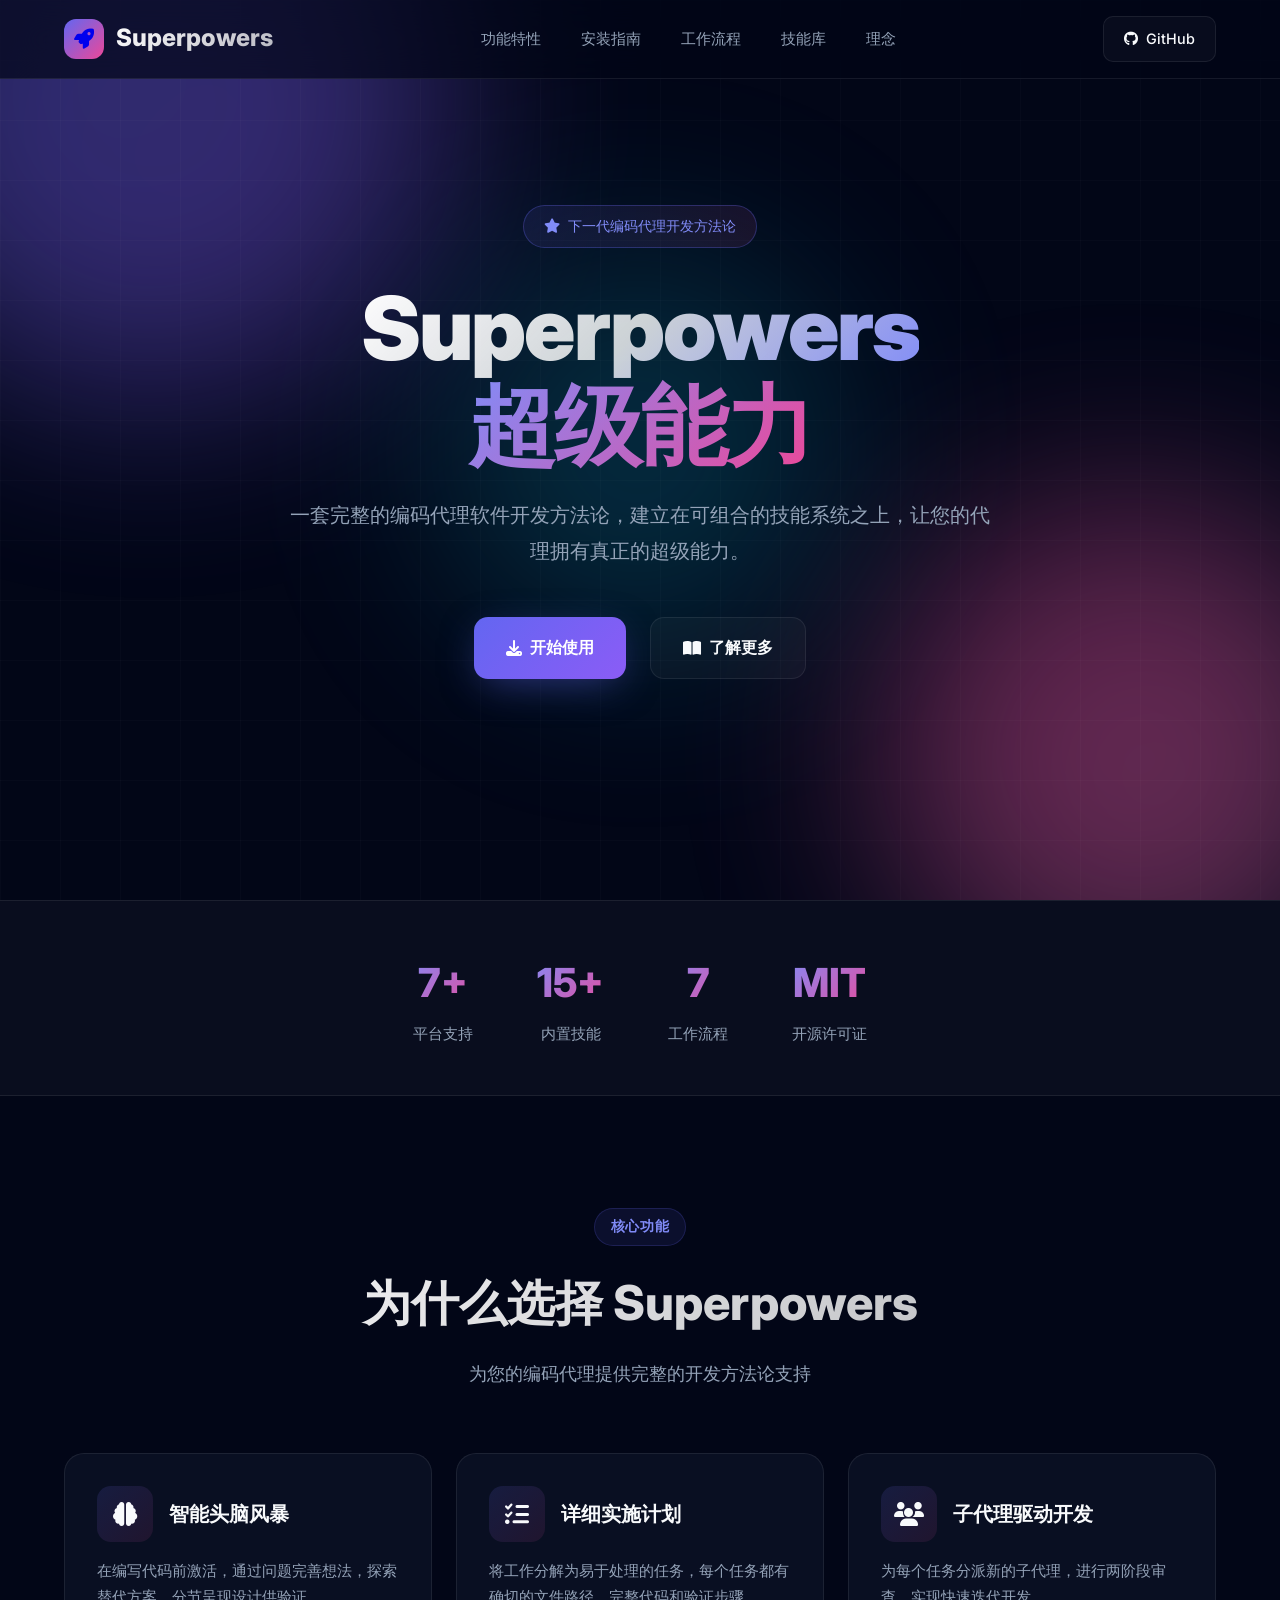
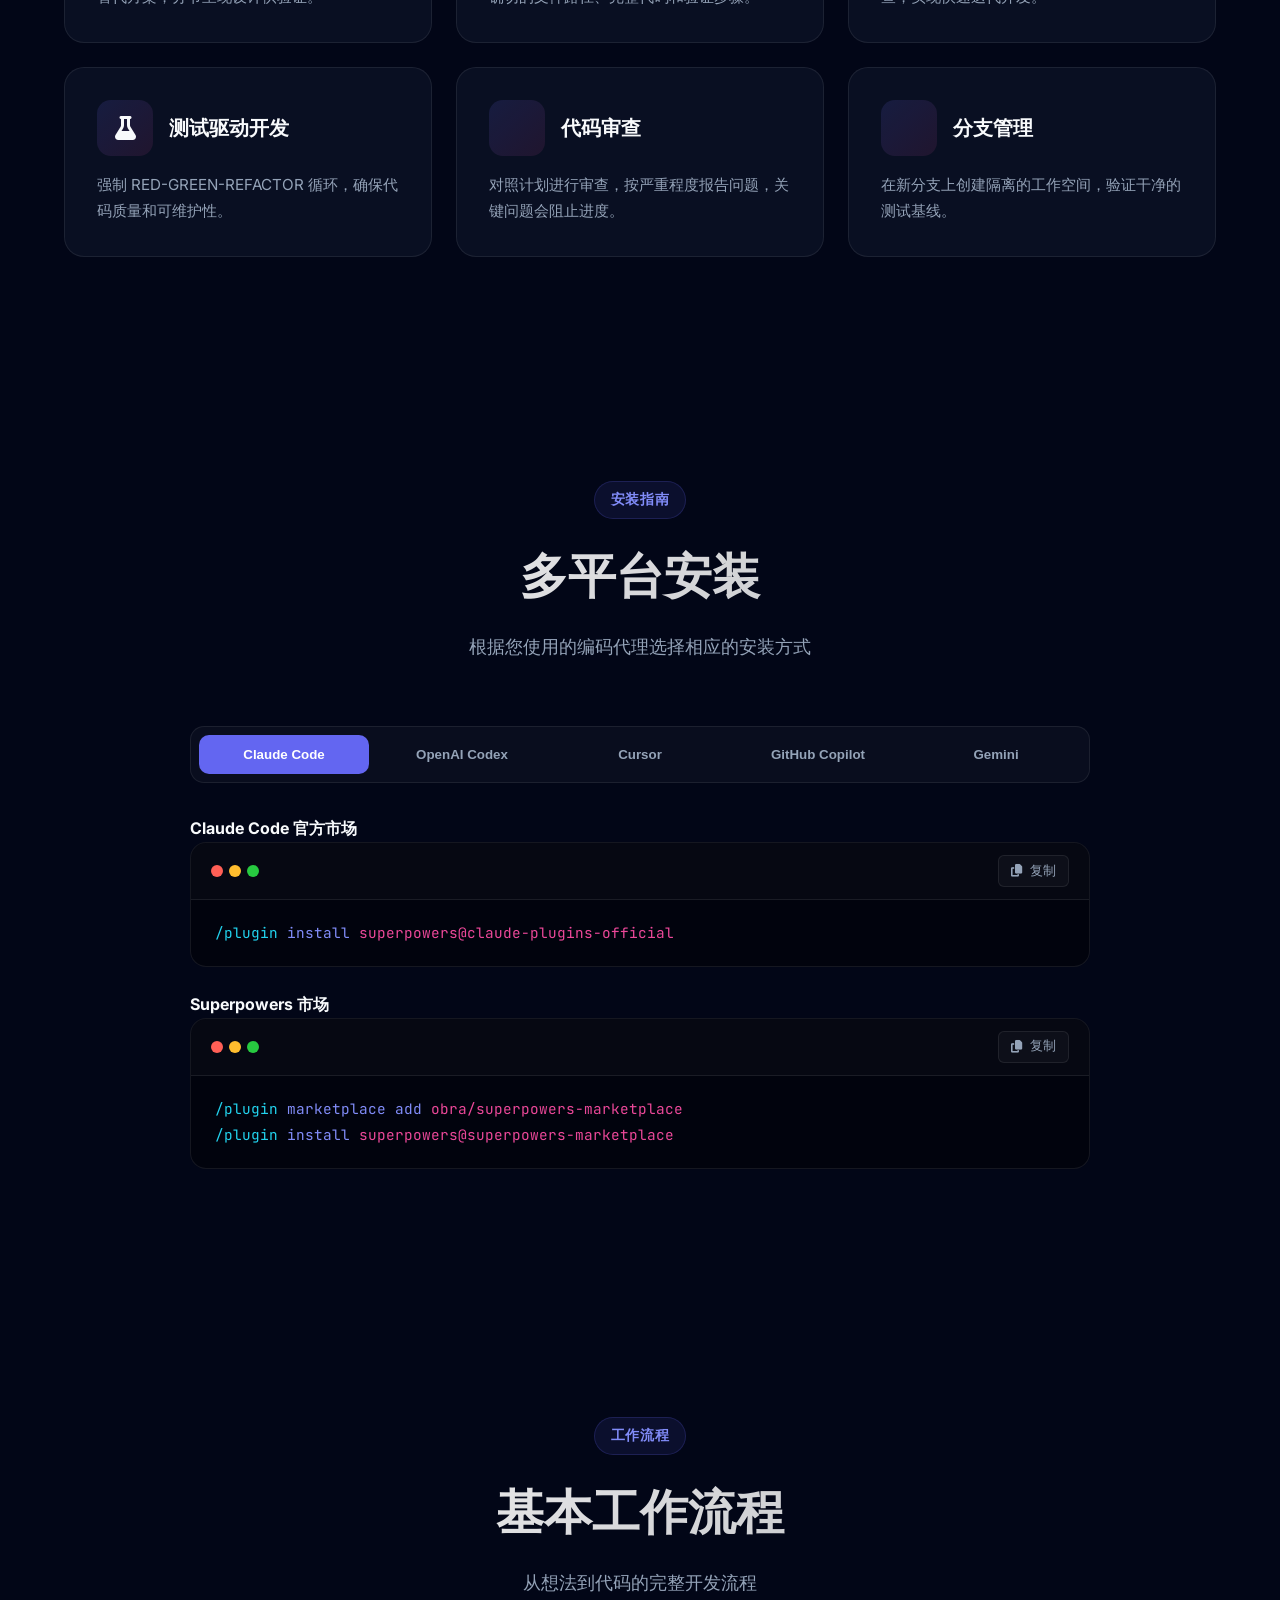
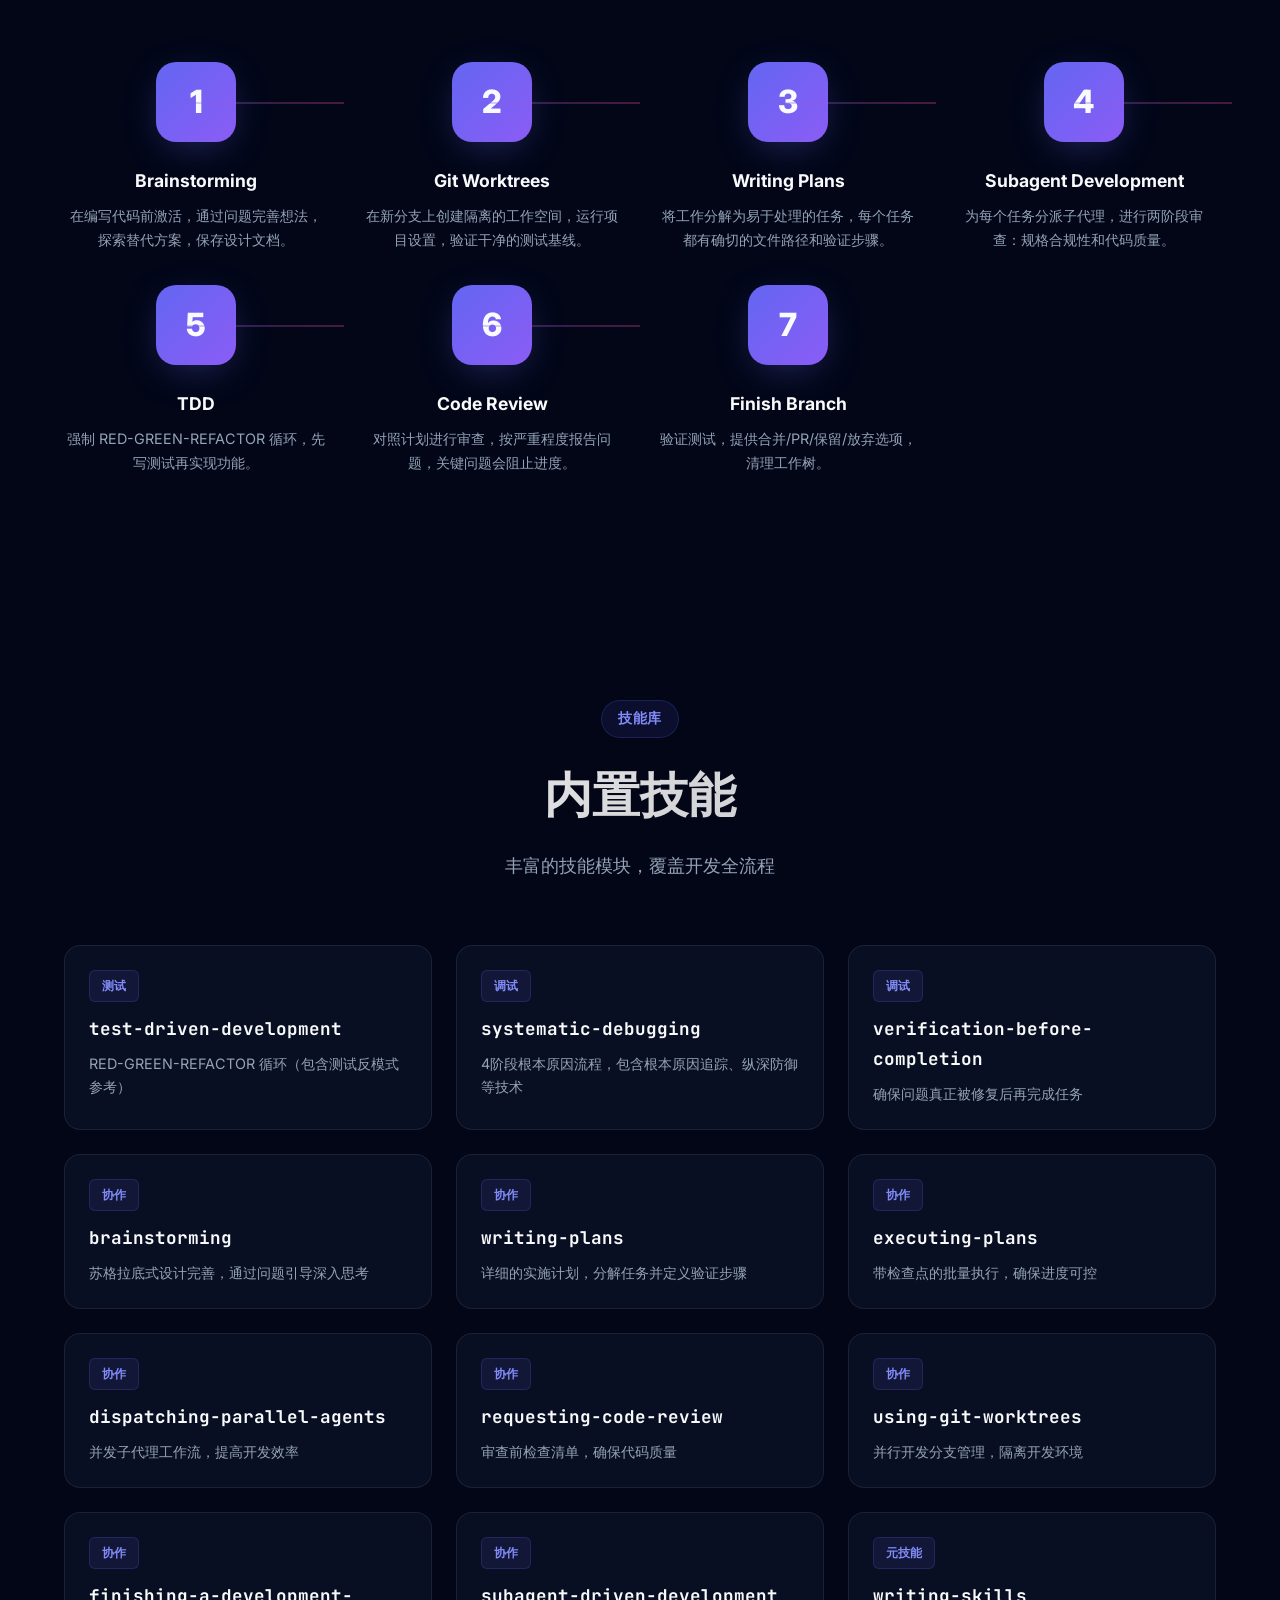
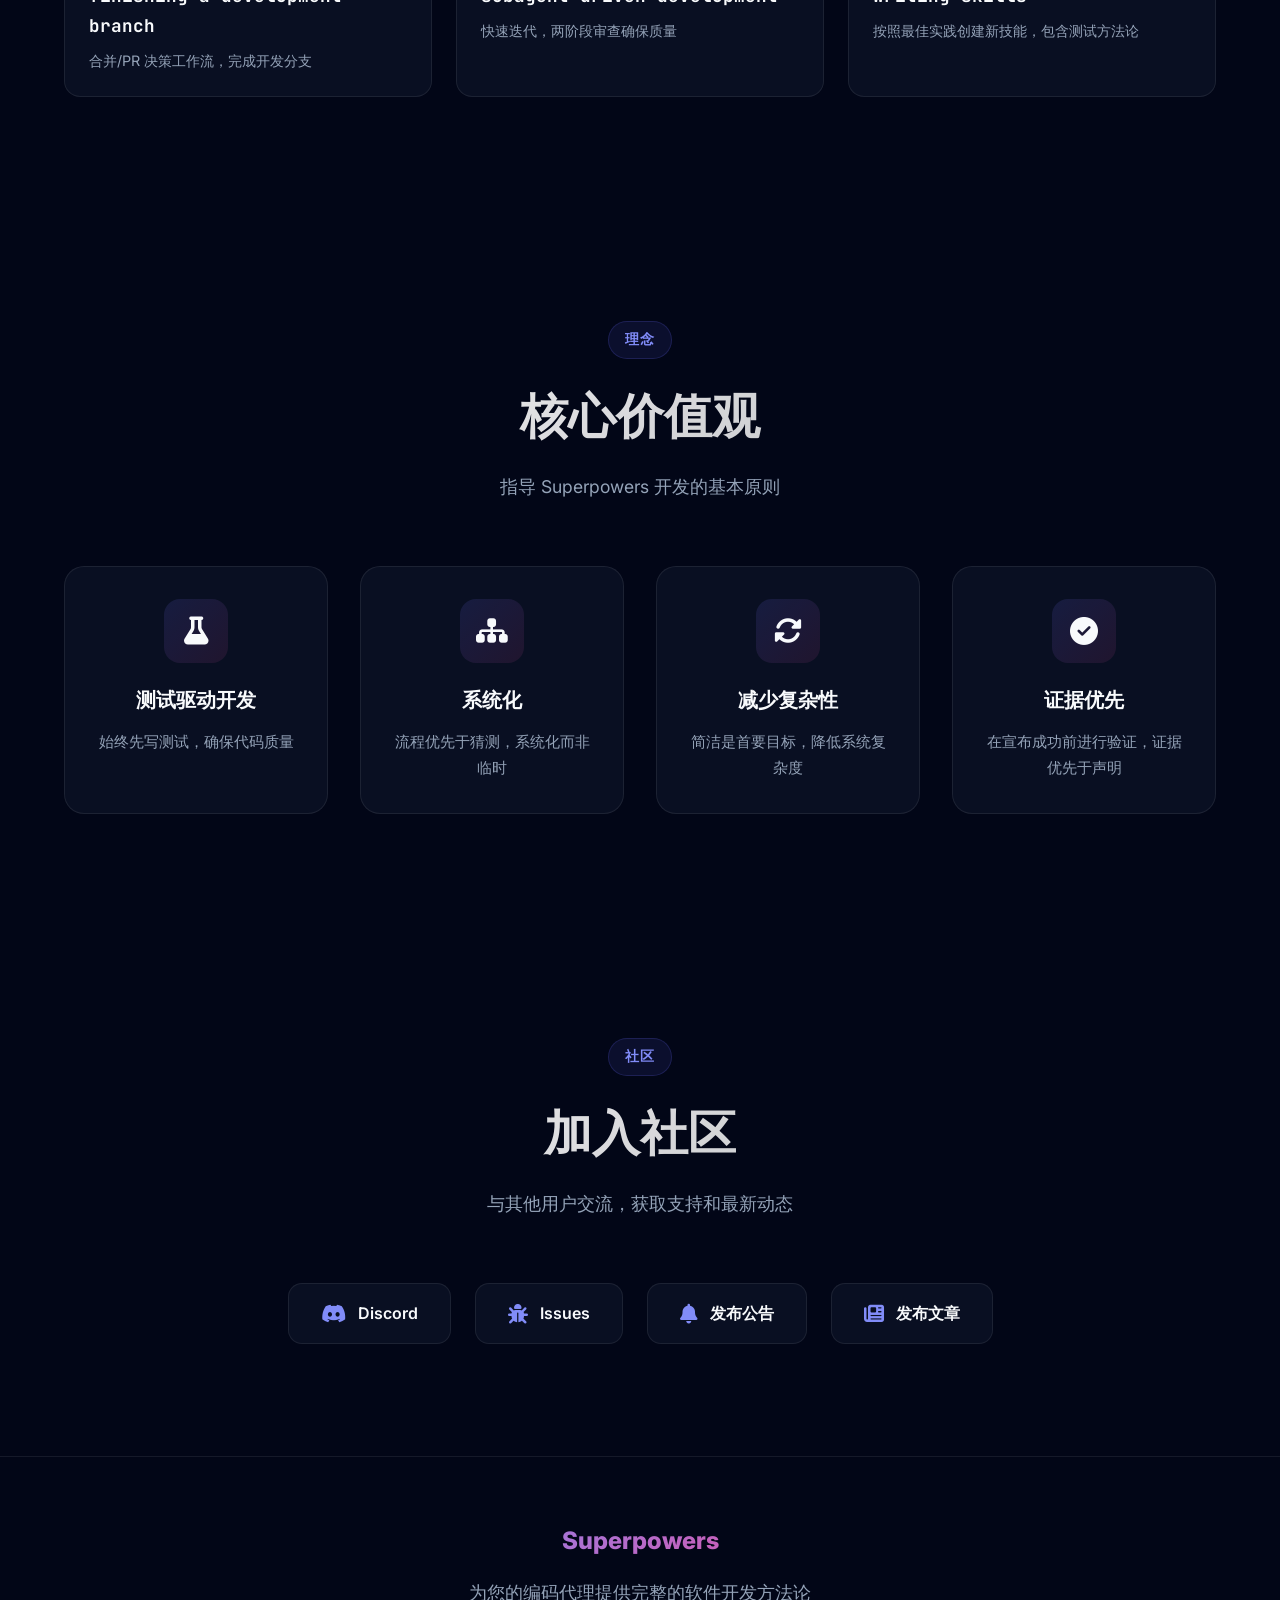
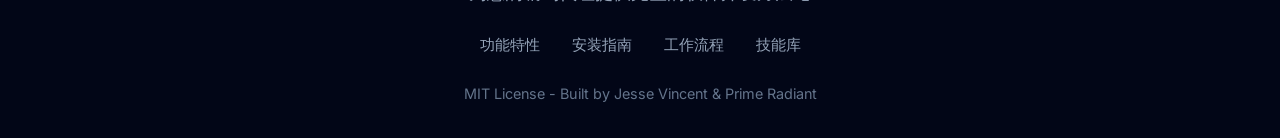
==== commit 8a0a4e46: "feat: update GitHub URL and add H5-compatible mobile navigation - Update GitHub links from obra/supe" ====
--- a/index.html
+++ b/index.html
@@ -31,9 +31,32 @@
                 <li><a href="#philosophy">理念</a></li>
             </ul>
             <div class="nav-cta">
-                <a href="https://github.com/obra/superpowers" target="_blank" class="github-btn">
+                <a href="https://github.com/joe-qai/superpowers-cn.git" target="_blank" class="github-btn">
                     <i class="fab fa-github"></i>
                     GitHub
+                </a>
+            </div>
+            <button class="mobile-menu-btn" id="mobileMenuBtn" aria-label="打开菜单">
+                <i class="fas fa-bars"></i>
+            </button>
+            <div class="mobile-overlay" id="mobileOverlay"></div>
+            <div class="mobile-nav" id="mobileNav">
+                <div class="mobile-nav-header">
+                    <span class="mobile-nav-title">菜单</span>
+                    <button class="mobile-close-btn" id="mobileCloseBtn" aria-label="关闭菜单">
+                        <i class="fas fa-times"></i>
+                    </button>
+                </div>
+                <ul class="mobile-nav-links">
+                    <li><a href="#features">功能特性</a></li>
+                    <li><a href="#installation">安装指南</a></li>
+                    <li><a href="#workflow">工作流程</a></li>
+                    <li><a href="#skills">技能库</a></li>
+                    <li><a href="#philosophy">理念</a></li>
+                </ul>
+                <a href="https://github.com/joe-qai/superpowers-cn.git" target="_blank" class="mobile-github-btn">
+                    <i class="fab fa-github"></i>
+                    在 GitHub 上查看
                 </a>
             </div>
         </div>
@@ -461,7 +484,7 @@
                 <i class="fab fa-discord"></i>
                 Discord
             </a>
-            <a href="https://github.com/obra/superpowers/issues" target="_blank" class="community-link">
+            <a href="https://github.com/joe-qai/superpowers-cn.git/issues" target="_blank" class="community-link">
                 <i class="fas fa-bug"></i>
                 Issues
             </a>
--- a/style.css
+++ b/style.css
@@ -232,6 +232,139 @@
     transform: translateY(-2px);
 }
 
+/* Mobile Menu Button */
+.mobile-menu-btn {
+    display: none;
+    width: 44px;
+    height: 44px;
+    background: var(--glass);
+    border: 1px solid var(--glass-border);
+    border-radius: 10px;
+    color: var(--text-main);
+    font-size: 1.25rem;
+    cursor: pointer;
+    align-items: center;
+    justify-content: center;
+    transition: var(--transition);
+}
+
+.mobile-menu-btn:hover {
+    background: var(--glass-hover);
+}
+
+.mobile-overlay {
+    display: none;
+    position: fixed;
+    inset: 0;
+    background: rgba(0, 0, 0, 0.6);
+    z-index: 998;
+    opacity: 0;
+    transition: opacity 0.3s ease;
+}
+
+.mobile-overlay.active {
+    display: block;
+    opacity: 1;
+}
+
+.mobile-nav {
+    position: fixed;
+    top: 0;
+    right: 0;
+    width: 300px;
+    max-width: 80vw;
+    height: 100vh;
+    background: var(--bg-dark);
+    border-left: 1px solid var(--glass-border);
+    z-index: 999;
+    transform: translateX(100%);
+    transition: transform 0.3s cubic-bezier(0.4, 0, 0.2, 1);
+    display: flex;
+    flex-direction: column;
+    padding: 1.5rem;
+}
+
+.mobile-nav.active {
+    transform: translateX(0);
+}
+
+.mobile-nav-header {
+    display: flex;
+    justify-content: space-between;
+    align-items: center;
+    margin-bottom: 2rem;
+    padding-bottom: 1rem;
+    border-bottom: 1px solid var(--glass-border);
+}
+
+.mobile-nav-title {
+    font-size: 1.25rem;
+    font-weight: 700;
+}
+
+.mobile-close-btn {
+    width: 44px;
+    height: 44px;
+    background: var(--glass);
+    border: 1px solid var(--glass-border);
+    border-radius: 10px;
+    color: var(--text-main);
+    font-size: 1.25rem;
+    cursor: pointer;
+    display: flex;
+    align-items: center;
+    justify-content: center;
+    transition: var(--transition);
+}
+
+.mobile-close-btn:hover {
+    background: var(--glass-hover);
+}
+
+.mobile-nav-links {
+    list-style: none;
+    flex: 1;
+}
+
+.mobile-nav-links li {
+    margin-bottom: 0.5rem;
+}
+
+.mobile-nav-links a {
+    display: block;
+    padding: 0.875rem 1rem;
+    color: var(--text-muted);
+    text-decoration: none;
+    font-weight: 500;
+    font-size: 1rem;
+    border-radius: 10px;
+    transition: var(--transition);
+}
+
+.mobile-nav-links a:hover {
+    color: var(--text-main);
+    background: var(--glass);
+}
+
+.mobile-github-btn {
+    display: flex;
+    align-items: center;
+    justify-content: center;
+    gap: 0.5rem;
+    padding: 1rem;
+    background: var(--primary);
+    border-radius: 10px;
+    color: white;
+    text-decoration: none;
+    font-weight: 600;
+    margin-top: 1rem;
+    transition: var(--transition);
+}
+
+.mobile-github-btn:hover {
+    background: var(--primary-light);
+}
+
 /* Hero Section */
 .hero {
     min-height: 100vh;
@@ -451,8 +584,6 @@
     transition: var(--transition);
     position: relative;
     overflow: hidden;
-    display: flex;
-    flex-direction: column;
 }
 
 .feature-card::before {
@@ -967,6 +1098,14 @@
         display: none;
     }
 
+    .nav-cta {
+        display: none;
+    }
+
+    .mobile-menu-btn {
+        display: flex;
+    }
+
     .hero {
         padding: 7rem 4% 4rem;
     }
@@ -993,4 +1132,169 @@
     .section {
         padding: 4rem 4%;
     }
-}
+
+    .install-tabs {
+        flex-wrap: wrap;
+    }
+
+    .install-tab {
+        flex: 1 1 45%;
+        min-width: 0;
+        font-size: 0.85rem;
+        padding: 0.6rem 0.75rem;
+    }
+
+    .features-grid {
+        grid-template-columns: 1fr;
+    }
+
+    .skills-grid {
+        grid-template-columns: 1fr;
+    }
+
+    .philosophy-grid {
+        grid-template-columns: 1fr;
+    }
+
+    .community-links {
+        flex-direction: column;
+        align-items: stretch;
+    }
+
+    .community-link {
+        justify-content: center;
+    }
+
+    .footer-links {
+        flex-wrap: wrap;
+        gap: 1rem;
+    }
+}
+
+/* Skills Grid */
+.skills-grid {
+    display: grid;
+    grid-template-columns: repeat(auto-fit, minmax(280px, 1fr));
+    gap: 1.5rem;
+}
+
+.skill-card {
+    background: var(--bg-card);
+    border: 1px solid var(--glass-border);
+    border-radius: 16px;
+    padding: 1.5rem;
+    transition: var(--transition);
+}
+
+.skill-card:hover {
+    transform: translateY(-5px);
+    border-color: var(--glass-border-hover);
+}
+
+.skill-category {
+    display: inline-block;
+    padding: 0.3rem 0.75rem;
+    background: rgba(99, 102, 241, 0.1);
+    border: 1px solid rgba(99, 102, 241, 0.2);
+    border-radius: 6px;
+    color: var(--primary-light);
+    font-size: 0.75rem;
+    font-weight: 600;
+    margin-bottom: 0.75rem;
+}
+
+.skill-card h4 {
+    font-size: 1.1rem;
+    font-weight: 700;
+    margin-bottom: 0.5rem;
+    font-family: 'JetBrains Mono', monospace;
+    color: var(--text-main);
+}
+
+.skill-card p {
+    color: var(--text-muted);
+    font-size: 0.9rem;
+    line-height: 1.6;
+}
+
+/* Philosophy Grid */
+.philosophy-grid {
+    display: grid;
+    grid-template-columns: repeat(auto-fit, minmax(250px, 1fr));
+    gap: 2rem;
+}
+
+.philosophy-item {
+    text-align: center;
+    padding: 2rem;
+    background: var(--bg-card);
+    border: 1px solid var(--glass-border);
+    border-radius: 20px;
+    transition: var(--transition);
+}
+
+.philosophy-item:hover {
+    transform: translateY(-8px);
+    border-color: var(--glass-border-hover);
+    box-shadow: var(--card-shadow);
+}
+
+.philosophy-item i {
+    width: 64px;
+    height: 64px;
+    background: linear-gradient(135deg, rgba(99, 102, 241, 0.15) 0%, rgba(236, 72, 153, 0.1) 100%);
+    border-radius: 16px;
+    display: flex;
+    align-items: center;
+    justify-content: center;
+    font-size: 1.75rem;
+    margin: 0 auto 1.25rem;
+}
+
+.philosophy-item h4 {
+    font-size: 1.25rem;
+    font-weight: 700;
+    margin-bottom: 0.75rem;
+}
+
+.philosophy-item p {
+    color: var(--text-muted);
+    font-size: 0.95rem;
+    line-height: 1.7;
+}
+
+/* Community Section */
+.community-links {
+    display: flex;
+    flex-wrap: wrap;
+    justify-content: center;
+    gap: 1.5rem;
+    max-width: 800px;
+    margin: 0 auto;
+}
+
+.community-link {
+    display: flex;
+    align-items: center;
+    gap: 0.75rem;
+    padding: 1rem 2rem;
+    background: var(--bg-card);
+    border: 1px solid var(--glass-border);
+    border-radius: 14px;
+    color: var(--text-main);
+    text-decoration: none;
+    font-weight: 600;
+    font-size: 1rem;
+    transition: var(--transition);
+}
+
+.community-link:hover {
+    transform: translateY(-3px);
+    border-color: var(--glass-border-hover);
+    box-shadow: var(--card-shadow);
+}
+
+.community-link i {
+    font-size: 1.25rem;
+    color: var(--primary-light);
+}
